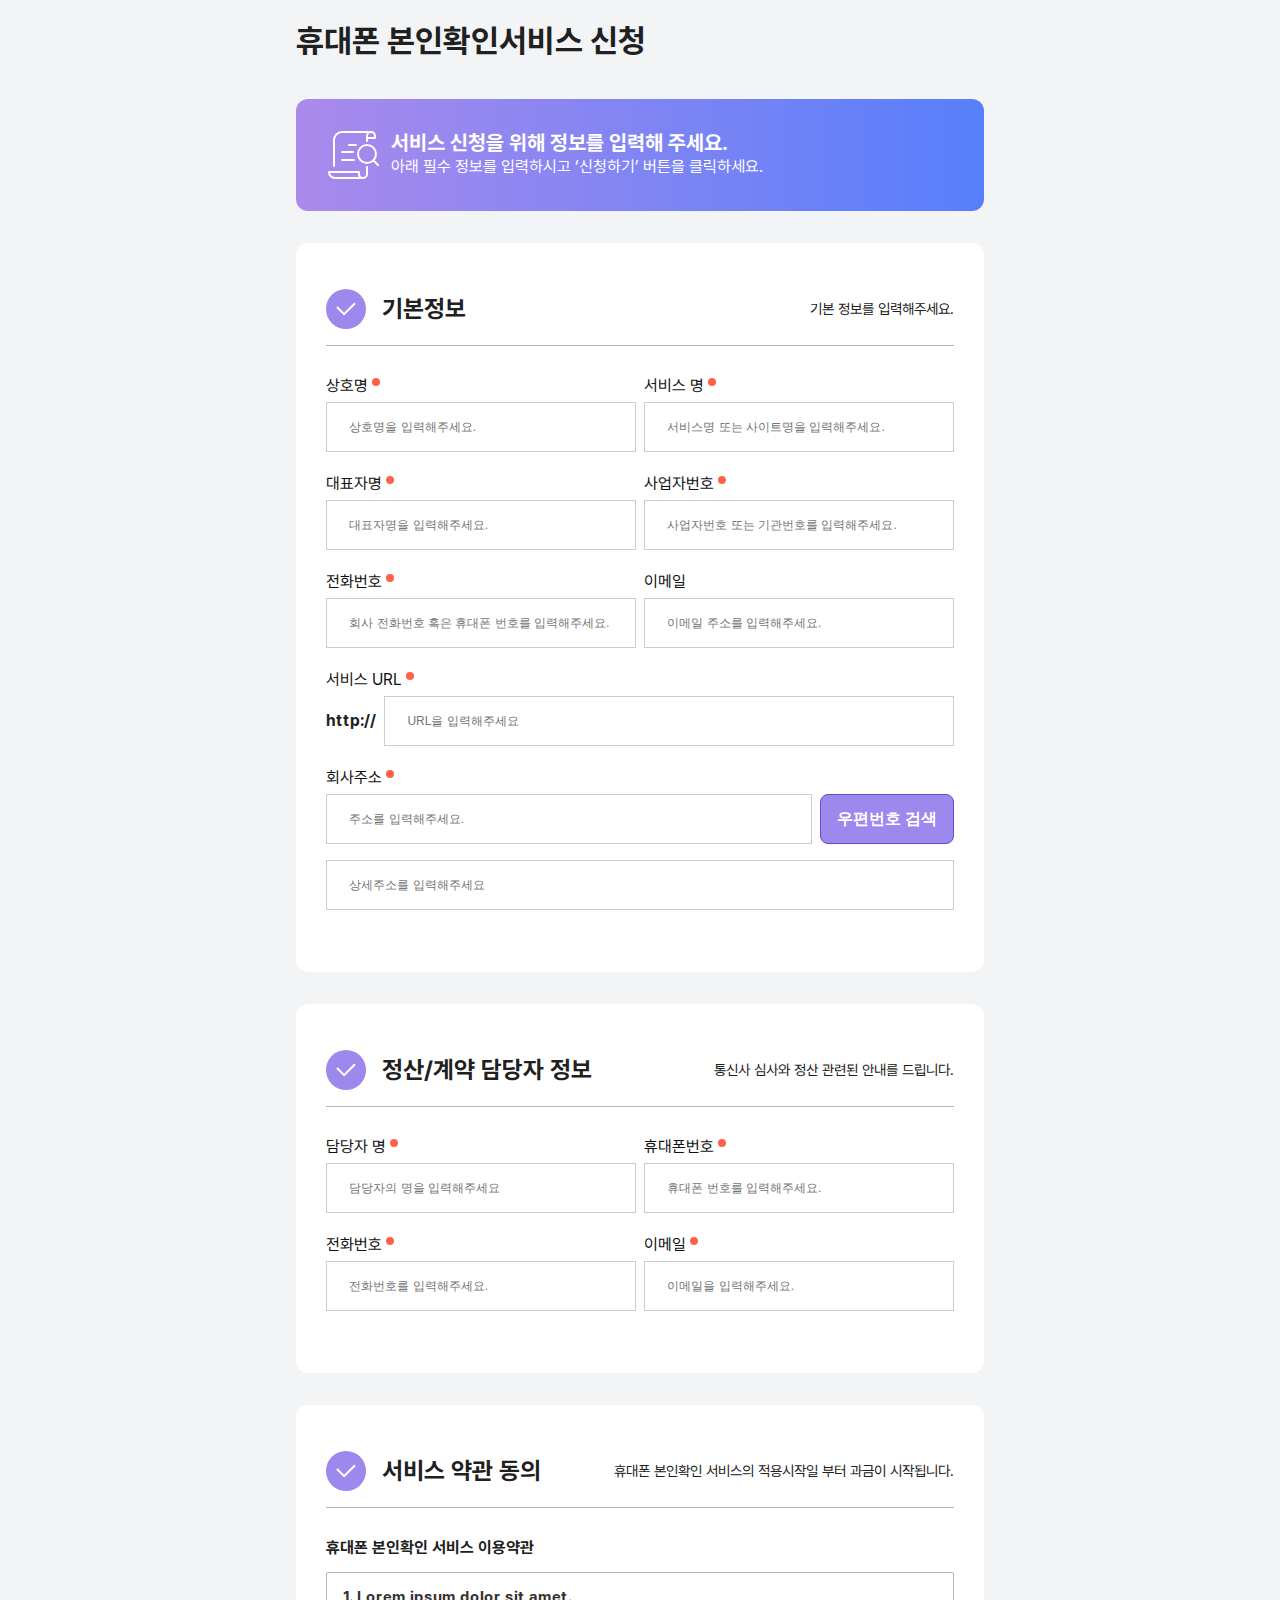
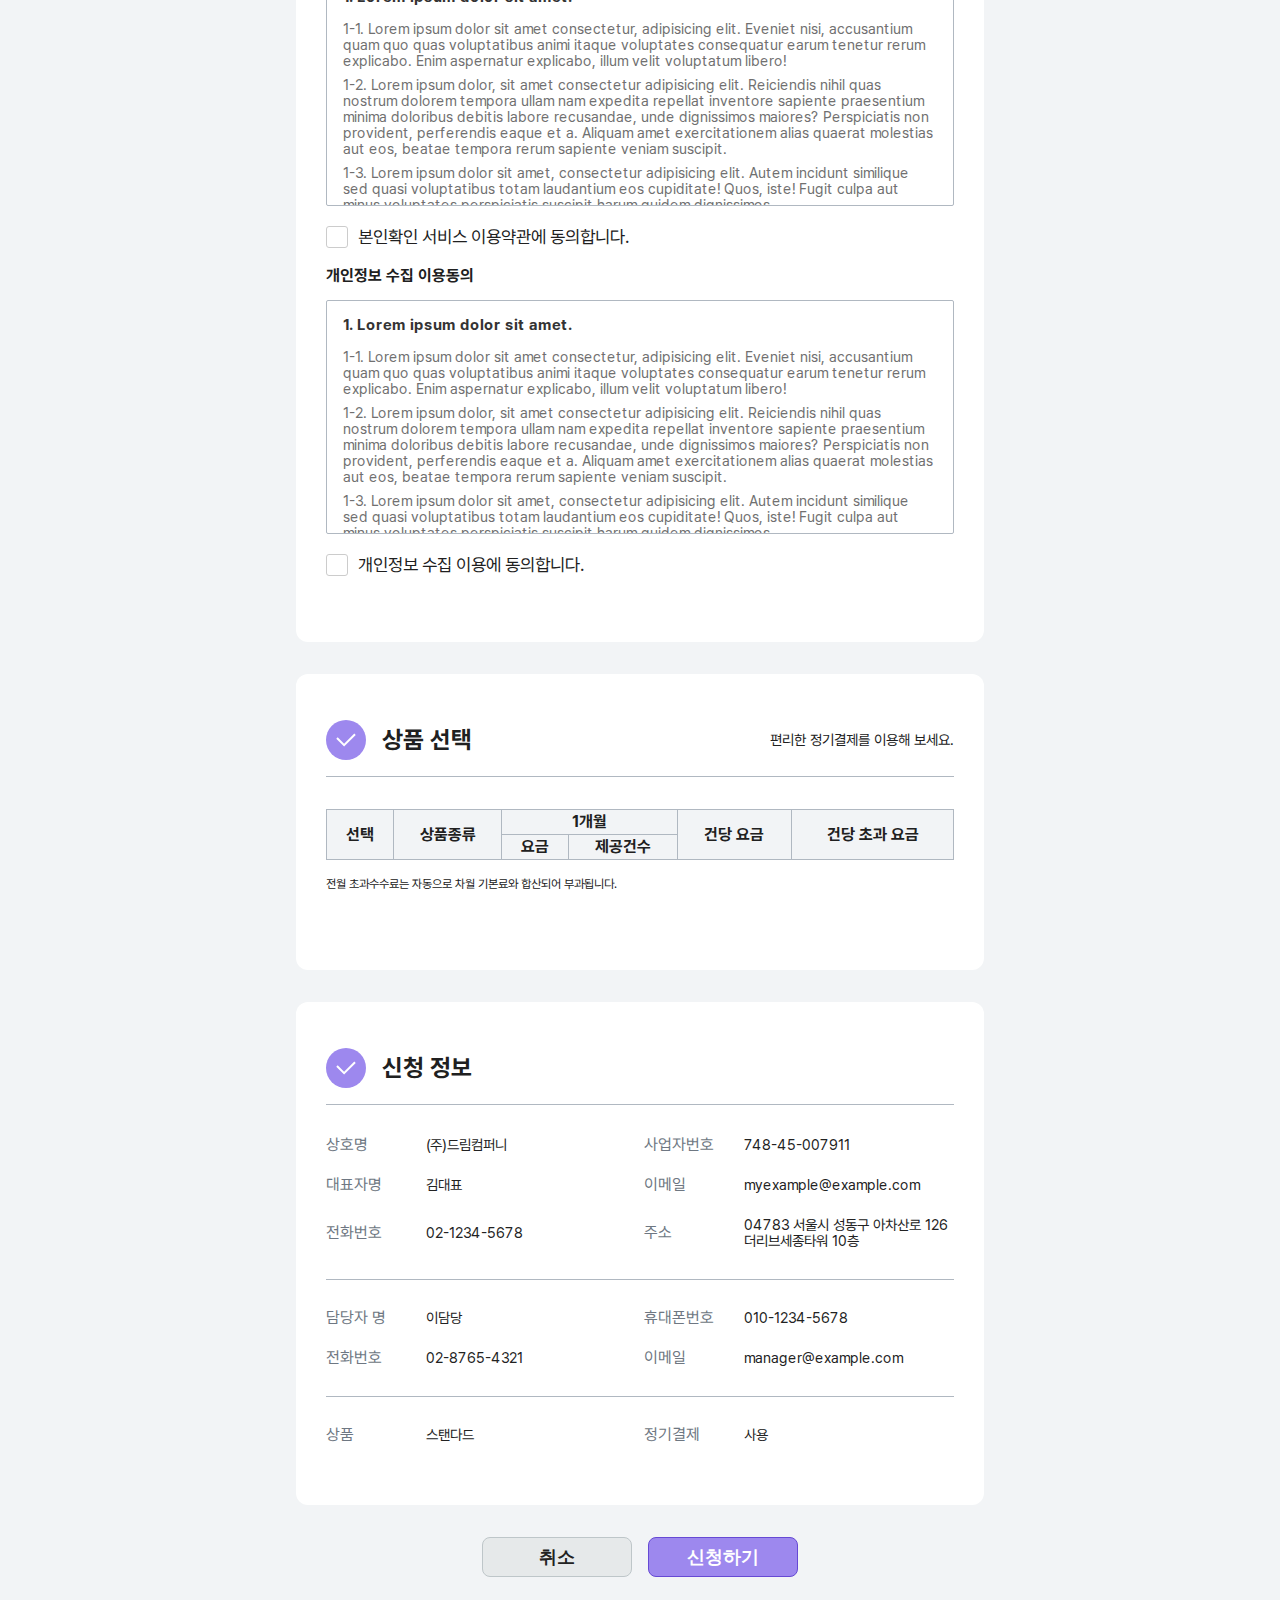
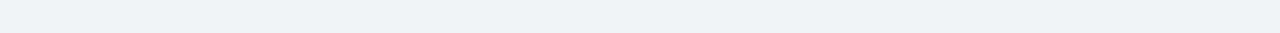
==== src/main/resources/static/agency/procpayment/requestService.html @ 22e21a74 "update" ====
<!DOCTYPE html>
<html lang="ko">
    <head>
        <meta charset="UTF-8" />
        <meta name="viewport" content="width=device-width, initial-scale=1.0" />
        <title>휴대폰 본인확인서비스 신청</title>
        <script src="./asset/js/jquery/jquery-3.6.4.js"></script>
        <script src="./asset/js/jquery/jquery-migrate-3.4.1.min.js"></script>
        <script src="./asset/js/jquery/jquery-ui-1.13.2.min.js"></script>
        <!-- css -->
        <link rel="stylesheet" href="./asset/css/reset.css" />
        <link rel="stylesheet" href="./asset/font/pretendard.css" />
        <link rel="stylesheet" href="./asset/css/jquery-ui-1.13.2.min.css" />
        <link rel="stylesheet" href="./asset/css/common.css" />
        <link rel="stylesheet" href="./asset/css/responsive.css" />
        <style type="text/css">
            .ui-datepicker-trigger {
                display: none;
            }
        </style>
    </head>
    <!-- 1.휴대폰 본인확인 서비스 신청 & 2.서비스 신청정보 확인 -->
    <body>
        <section class="container">
            <!-- page title -->
            <header>
                <h1>휴대폰 본인확인서비스 신청</h1>
                <div class="sub-title-wrap">
                    <svg id="그룹_95" data-name="그룹 95" xmlns="http://www.w3.org/2000/svg" xmlns:xlink="http://www.w3.org/1999/xlink" width="51" height="48" viewBox="0 0 51 48">
                        <defs>
                            <clipPath id="clip-path">
                                <rect id="사각형_41" data-name="사각형 41" width="51" height="48" fill="none" />
                            </clipPath>
                        </defs>
                        <g id="그룹_94" data-name="그룹 94" clip-path="url(#clip-path)">
                            <path id="패스_13" data-name="패스 13" d="M43,1H14A8,8,0,0,0,6,9V35" fill="none" stroke="#fff" stroke-linecap="round" stroke-linejoin="round" stroke-width="2" />
                            <path id="패스_14" data-name="패스 14" d="M39,10V5a4,4,0,0,1,8,0V7H39" fill="none" stroke="#fff" stroke-linecap="round" stroke-linejoin="round" stroke-width="2" />
                            <path
                                id="패스_15"
                                data-name="패스 15"
                                d="M35,47H7a6,6,0,0,1-6-6H31v2a4,4,0,0,0,8,0V36"
                                fill="none"
                                stroke="#fff"
                                stroke-linecap="round"
                                stroke-linejoin="round"
                                stroke-width="2"
                            />
                            <line id="선_20" data-name="선 20" x1="7" transform="translate(21 14)" fill="none" stroke="#fff" stroke-linecap="round" stroke-linejoin="round" stroke-width="2" />
                            <line id="선_21" data-name="선 21" x1="11" transform="translate(14 21)" fill="none" stroke="#fff" stroke-linecap="round" stroke-linejoin="round" stroke-width="2" />
                            <line id="선_22" data-name="선 22" x1="12" transform="translate(14 29)" fill="none" stroke="#fff" stroke-linecap="round" stroke-linejoin="round" stroke-width="2" />
                            <circle id="타원_16" data-name="타원 16" cx="9" cy="9" r="9" transform="translate(30 14)" fill="none" stroke="#fff" stroke-miterlimit="10" stroke-width="2" />
                            <line
                                id="선_23"
                                data-name="선 23"
                                x2="4.636"
                                y2="4.636"
                                transform="translate(45.364 29.364)"
                                fill="none"
                                stroke="#fff"
                                stroke-linecap="round"
                                stroke-miterlimit="10"
                                stroke-width="2"
                            />
                        </g>
                    </svg>
                    <div class="subtitle-box info-form-page active" id="header_subtitle_01">
                        <h2>서비스 신청을 위해 정보를 입력해 주세요.</h2>
                        <p>아래 필수 정보를 입력하시고 ‘신청하기’ 버튼을 클릭하세요.</p>
                    </div>
                    <div class="subtitle-box info-check-page" id="header_subtitle_02">
                        <h2>신청정보를 확인해 주세요.</h2>
                        <p>
                            신청정보를 확인하시고 ‘신청완료’ 버튼을 클릭하세요.<br />
                            정산/계약담당자의 이메일과 휴대폰으로 전자계약 진행을 위한 문서 작성 요청이 발송됩니다.
                        </p>
                    </div>
                </div>
            </header>
            <!-- content -->
            <!-- 기본정보 -->
            <article class="content-wrapper info-form-page active">
                <div class="content-header">
                    <div class="content-title">
                        <svg xmlns="http://www.w3.org/2000/svg" width="40" height="40" viewBox="0 0 40 40">
                            <g id="그룹_41" data-name="그룹 41" transform="translate(-60 -345)">
                                <g id="그룹_35" data-name="그룹 35" transform="translate(60 345)">
                                    <g id="그룹_31" data-name="그룹 31">
                                        <circle id="타원_3" data-name="타원 3" cx="20" cy="20" r="20" fill="#9d88ee" />
                                    </g>
                                    <path id="패스_4" data-name="패스 4" d="M18.056,0,7.849,10.207,1.436,3.795,0,5.23l7.849,7.848L19.492,1.436Z" transform="translate(10.254 13.461)" fill="#fff" />
                                </g>
                            </g>
                        </svg>
                        <h3>기본정보</h3>
                    </div>
                    <p>기본 정보를 입력해주세요.</p>
                </div>
                <div class="content-body">
                    <div class="content-box content-grid">
                        <div class="info-item input-content-wrap">
                            <label class="info-item-label required" for="info_company_name">상호명<span class="required"></span></label>
                            <input
                                class="info-item-input required"
                                type="text"
                                id="info_company_name"
                                name="info_company_name"
                                aria-describedby="info_company_name"
                                placeholder="상호명을 입력해주세요."
                            />
                        </div>
                        <div class="info-item input-content-wrap">
                            <label class="info-item-label required" for="info_bizName">서비스 명<span class="required"></span></label>
                            <input
                                class="info-item-input required"
                                type="text"
                                id="info_bizName"
                                name="info_bizName"
                                aria-describedby="info_bizName"
                                placeholder="서비스명 또는 사이트명을 입력해주세요."
                            />
                        </div>
                        <div class="info-item input-content-wrap">
                            <label class="info-item-label required" for="info_name">대표자명<span class="required"></span></label>
                            <input class="info-item-input required" type="text" id="info_name" name="info_name" aria-describedby="info_name" placeholder="대표자명을 입력해주세요." />
                        </div>
                        <div class="info-item input-content-wrap">
                            <label class="info-item-label required" for="info_bizNum">사업자번호<span class="required"></span></label>
                            <input
                                class="info-item-input required"
                                type="text"
                                id="info_bizNum"
                                name="info_bizNum"
                                aria-describedby="info_bizNum"
                                placeholder="사업자번호 또는 기관번호를 입력해주세요."
                            />
                        </div>
                        <div class="info-item input-content-wrap">
                            <label class="info-item-label required" for="info_number">전화번호<span class="required"></span></label>
                            <input
                                class="info-item-input required"
                                type="text"
                                id="info_number"
                                name="info_number"
                                aria-describedby="info_number"
                                placeholder="회사 전화번호 혹은 휴대폰 번호를 입력해주세요."
                            />
                        </div>
                        <div class="info-item input-content-wrap">
                            <label class="info-item-label" for="info_email">이메일</label>
                            <input class="info-item-input" type="text" id="info_email" name="info_email" aria-describedby="info_email" placeholder="이메일 주소를 입력해주세요." />
                        </div>
                        <div class="info-item input-content-wrap input_service_url">
                            <label class="info-item-label required" for="info_serviceUrl">서비스 URL <span class="required"></span></label>
                            <p>http://</p>
                            <input class="info-item-input required" type="text" id="info_serviceUrl" name="info_serviceUrl" aria-describedby="info_serviceUrl" placeholder="URL을 입력해주세요" />
                        </div>
                        <div class="info-item input-content-wrap input_address">
                            <label class="info-item-label required" for="info_address1">회사주소 <span class="required"></span></label>
                            <input class="info-item-input required" type="text" id="info_address1" name="info_address1" aria-describedby="info_address1" placeholder="주소를 입력해주세요." />
                            <button class="btn_purple">우편번호 검색</button>
                            <label class="info-item-label required sr-only" for="info_address2"></label>
                            <input class="info-item-input required" type="text" id="info_address2" name="info_address2" aria-describedby="info_address2" placeholder="상세주소를 입력해주세요" />
                        </div>
                    </div>
                </div>
            </article>
            <!-- 정산/계약 담당자 정보 -->
            <article class="content-wrapper info-form-page active">
                <div class="content-header">
                    <div class="content-title">
                        <svg xmlns="http://www.w3.org/2000/svg" width="40" height="40" viewBox="0 0 40 40">
                            <g id="그룹_41" data-name="그룹 41" transform="translate(-60 -345)">
                                <g id="그룹_35" data-name="그룹 35" transform="translate(60 345)">
                                    <g id="그룹_31" data-name="그룹 31">
                                        <circle id="타원_3" data-name="타원 3" cx="20" cy="20" r="20" fill="#9d88ee" />
                                    </g>
                                    <path id="패스_4" data-name="패스 4" d="M18.056,0,7.849,10.207,1.436,3.795,0,5.23l7.849,7.848L19.492,1.436Z" transform="translate(10.254 13.461)" fill="#fff" />
                                </g>
                            </g>
                        </svg>
                        <h3>정산/계약 담당자 정보</h3>
                    </div>
                    <p>통신사 심사와 정산 관련된 안내를 드립니다.</p>
                </div>
                <div class="content-body">
                    <div class="content-box content-grid">
                        <div class="info-item input-content-wrap">
                            <label class="info-item-label required" for="manager_name">담당자 명<span class="required"></span></label>
                            <input class="info-item-input required" type="text" id="manager_name" name="manager_name" aria-describedby="manager_name" placeholder="담당자의 명을 입력해주세요" />
                        </div>
                        <div class="info-item input-content-wrap">
                            <label class="info-item-label required" for="manager_phone">휴대폰번호<span class="required"></span></label>
                            <input class="info-item-input required" type="text" id="manager_phone" name="manager_phone" aria-describedby="manager_phone" placeholder="휴대폰 번호를 입력해주세요." />
                        </div>
                        <div class="info-item input-content-wrap">
                            <label class="info-item-label required" for="manager_tel">전화번호<span class="required"></span></label>
                            <input class="info-item-input required" type="text" id="manager_tel" name="manager_tel" aria-describedby="manager_tel" placeholder="전화번호를 입력해주세요." />
                        </div>
                        <div class="info-item input-content-wrap">
                            <label class="info-item-label required" for="manager_email">이메일<span class="required"></span></label>
                            <input class="info-item-input required" type="text" id="manager_email" name="manager_email" aria-describedby="manager_email" placeholder="이메일을 입력해주세요." />
                        </div>
                    </div>
                </div>
            </article>
            <!-- 서비스 약관 동의 -->
            <article class="content-wrapper info-form-page active">
                <div class="content-header">
                    <div class="content-title">
                        <svg xmlns="http://www.w3.org/2000/svg" width="40" height="40" viewBox="0 0 40 40">
                            <g id="그룹_41" data-name="그룹 41" transform="translate(-60 -345)">
                                <g id="그룹_35" data-name="그룹 35" transform="translate(60 345)">
                                    <g id="그룹_31" data-name="그룹 31">
                                        <circle id="타원_3" data-name="타원 3" cx="20" cy="20" r="20" fill="#9d88ee" />
                                    </g>
                                    <path id="패스_4" data-name="패스 4" d="M18.056,0,7.849,10.207,1.436,3.795,0,5.23l7.849,7.848L19.492,1.436Z" transform="translate(10.254 13.461)" fill="#fff" />
                                </g>
                            </g>
                        </svg>
                        <h3>서비스 약관 동의</h3>
                    </div>
                    <p>휴대폰 본인확인 서비스의 적용시작일 부터 과금이 시작됩니다.</p>
                </div>
                <div class="content-body">
                    <div class="content-agree content-flex">
                        <h4 class="term-title">휴대폰 본인확인 서비스 이용약관</h4>
                        <div class="term-wrapper">
                            <h5>1. Lorem ipsum dolor sit amet.</h5>
                            <p>
                                1-1. Lorem ipsum dolor sit amet consectetur, adipisicing elit. Eveniet nisi, accusantium quam quo quas voluptatibus animi itaque voluptates consequatur earum tenetur
                                rerum explicabo. Enim aspernatur explicabo, illum velit voluptatum libero!
                            </p>
                            <p>
                                1-2. Lorem ipsum dolor, sit amet consectetur adipisicing elit. Reiciendis nihil quas nostrum dolorem tempora ullam nam expedita repellat inventore sapiente praesentium
                                minima doloribus debitis labore recusandae, unde dignissimos maiores? Perspiciatis non provident, perferendis eaque et a. Aliquam amet exercitationem alias quaerat
                                molestias aut eos, beatae tempora rerum sapiente veniam suscipit.
                            </p>
                            <p>
                                1-3. Lorem ipsum dolor sit amet, consectetur adipisicing elit. Autem incidunt similique sed quasi voluptatibus totam laudantium eos cupiditate! Quos, iste! Fugit culpa
                                aut minus voluptates perspiciatis suscipit harum quidem dignissimos.
                            </p>
                            <p>
                                1-4. Lorem ipsum dolor sit, amet consectetur adipisicing elit. Doloribus nam quos voluptatum veritatis explicabo quasi ipsa, enim, rerum quidem fugit consequatur quo
                                dicta. Dicta beatae, reprehenderit veritatis expedita et iusto ducimus odit numquam sint provident quae! Accusamus doloribus iure nulla nostrum velit vel dolorum natus
                                cupiditate dicta iste. Facere, possimus.
                            </p>
                            <h5>2. Lorem ipsum dolor sit amet.</h5>
                            <p>
                                2-1. Lorem ipsum dolor sit amet consectetur, adipisicing elit. Eveniet nisi, accusantium quam quo quas voluptatibus animi itaque voluptates consequatur earum tenetur
                                rerum explicabo. Enim aspernatur explicabo, illum velit voluptatum libero!
                            </p>
                            <p>
                                2-2. Lorem ipsum dolor, sit amet consectetur adipisicing elit. Reiciendis nihil quas nostrum dolorem tempora ullam nam expedita repellat inventore sapiente praesentium
                                minima doloribus debitis labore recusandae, unde dignissimos maiores? Perspiciatis non provident, perferendis eaque et a. Aliquam amet exercitationem alias quaerat
                                molestias aut eos, beatae tempora rerum sapiente veniam suscipit.
                            </p>
                            <p>
                                2-3. Lorem ipsum dolor sit amet, consectetur adipisicing elit. Autem incidunt similique sed quasi voluptatibus totam laudantium eos cupiditate! Quos, iste! Fugit culpa
                                aut minus voluptates perspiciatis suscipit harum quidem dignissimos.
                            </p>
                            <p>
                                2-4. Lorem ipsum dolor sit, amet consectetur adipisicing elit. Doloribus nam quos voluptatum veritatis explicabo quasi ipsa, enim, rerum quidem fugit consequatur quo
                                dicta. Dicta beatae, reprehenderit veritatis expedita et iusto ducimus odit numquam sint provident quae! Accusamus doloribus iure nulla nostrum velit vel dolorum natus
                                cupiditate dicta iste. Facere, possimus.
                            </p>
                        </div>
                        <div class="term-agree-checkbox">
                            <input type="checkbox" name="agree" id="agree_service" />
                            <label for="agree_service">본인확인 서비스 이용약관에 동의합니다.</label>
                        </div>
                        <h4 class="term-title">개인정보 수집 이용동의</h4>
                        <div class="term-wrapper">
                            <h5>1. Lorem ipsum dolor sit amet.</h5>
                            <p>
                                1-1. Lorem ipsum dolor sit amet consectetur, adipisicing elit. Eveniet nisi, accusantium quam quo quas voluptatibus animi itaque voluptates consequatur earum tenetur
                                rerum explicabo. Enim aspernatur explicabo, illum velit voluptatum libero!
                            </p>
                            <p>
                                1-2. Lorem ipsum dolor, sit amet consectetur adipisicing elit. Reiciendis nihil quas nostrum dolorem tempora ullam nam expedita repellat inventore sapiente praesentium
                                minima doloribus debitis labore recusandae, unde dignissimos maiores? Perspiciatis non provident, perferendis eaque et a. Aliquam amet exercitationem alias quaerat
                                molestias aut eos, beatae tempora rerum sapiente veniam suscipit.
                            </p>
                            <p>
                                1-3. Lorem ipsum dolor sit amet, consectetur adipisicing elit. Autem incidunt similique sed quasi voluptatibus totam laudantium eos cupiditate! Quos, iste! Fugit culpa
                                aut minus voluptates perspiciatis suscipit harum quidem dignissimos.
                            </p>
                            <p>
                                1-4. Lorem ipsum dolor sit, amet consectetur adipisicing elit. Doloribus nam quos voluptatum veritatis explicabo quasi ipsa, enim, rerum quidem fugit consequatur quo
                                dicta. Dicta beatae, reprehenderit veritatis expedita et iusto ducimus odit numquam sint provident quae! Accusamus doloribus iure nulla nostrum velit vel dolorum natus
                                cupiditate dicta iste. Facere, possimus.
                            </p>
                        </div>
                        <div class="term-agree-checkbox">
                            <input type="checkbox" name="agree" id="agree_privacy" />
                            <label for="agree_privacy">개인정보 수집 이용에 동의합니다.</label>
                        </div>
                    </div>
                </div>
            </article>
            <!-- 상품선택 -->
            <article class="content-wrapper info-form-page active">
                <div class="content-header">
                    <div class="content-title">
                        <svg xmlns="http://www.w3.org/2000/svg" width="40" height="40" viewBox="0 0 40 40">
                            <g id="그룹_41" data-name="그룹 41" transform="translate(-60 -345)">
                                <g id="그룹_35" data-name="그룹 35" transform="translate(60 345)">
                                    <g id="그룹_31" data-name="그룹 31">
                                        <circle id="타원_3" data-name="타원 3" cx="20" cy="20" r="20" fill="#9d88ee" />
                                    </g>
                                    <path id="패스_4" data-name="패스 4" d="M18.056,0,7.849,10.207,1.436,3.795,0,5.23l7.849,7.848L19.492,1.436Z" transform="translate(10.254 13.461)" fill="#fff" />
                                </g>
                            </g>
                        </svg>
                        <h3>상품 선택</h3>
                    </div>
                    <p>편리한 정기결제를 이용해 보세요.</p>
                </div>
                <div class="content-body">
                    <div class="table_wrapper">
                        <table class="product_table">
                            <thead>
                                <tr>
                                    <th rowspan="2">선택</th>
                                    <th rowspan="2">상품종류</th>
                                    <th colspan="2">1개월</th>
                                    <th rowspan="2">건당 요금</th>
                                    <th rowspan="2">건당 초과 요금</th>
                                </tr>
                                <tr>
                                    <th>요금</th>
                                    <th>제공건수</th>
                                </tr>
                            </thead>
                            <tbody class="product_list"></tbody>
                        </table>
                    </div>
                    <div class="product_bottom_text">
                        <p>전월 초과수수료는 자동으로 차월 기본료와 합산되어 부과됩니다.</p>
                    </div>
                </div>
            </article>
            <!-- 신청 정보확인 -->
            <article id="info_check_form " class="content-wrapper info-check-page active">
                <div class="content-header">
                    <div class="content-title">
                        <svg xmlns="http://www.w3.org/2000/svg" width="40" height="40" viewBox="0 0 40 40">
                            <g id="그룹_41" data-name="그룹 41" transform="translate(-60 -345)">
                                <g id="그룹_35" data-name="그룹 35" transform="translate(60 345)">
                                    <g id="그룹_31" data-name="그룹 31">
                                        <circle id="타원_3" data-name="타원 3" cx="20" cy="20" r="20" fill="#9d88ee" />
                                    </g>
                                    <path id="패스_4" data-name="패스 4" d="M18.056,0,7.849,10.207,1.436,3.795,0,5.23l7.849,7.848L19.492,1.436Z" transform="translate(10.254 13.461)" fill="#fff" />
                                </g>
                            </g>
                        </svg>
                        <h3>신청 정보</h3>
                    </div>
                    <p></p>
                </div>
                <div class="content-body">
                    <div class="content-box content-grid">
                        <div class="info-item">
                            <p class="info-item-label">상호명</p>
                            <p id="confirm_info_company_name" class="info-item-text">(주)드림컴퍼니</p>
                        </div>
                        <div class="info-item">
                            <p class="info-item-label">사업자번호</p>
                            <p id="confirm_info_biz_num" class="info-item-text">748-45-007911</p>
                        </div>
                        <div class="info-item">
                            <p class="info-item-label">대표자명</p>
                            <p id="confirm_info_name" class="info-item-text">김대표</p>
                        </div>
                        <div class="info-item">
                            <p class="info-item-label">이메일</p>
                            <p id="confirm_info_email" class="info-item-text">myexample@example.com</p>
                        </div>
                        <div class="info-item">
                            <p class="info-item-label">전화번호</p>
                            <p id="confirm_info_number" class="info-item-text">02-1234-5678</p>
                        </div>
                        <div class="info-item">
                            <p class="info-item-label">주소</p>
                            <p id="confirm_info_address" class="info-item-text">04783 서울시 성동구 아차산로 126 더리브세종타워 10층</p>
                        </div>
                        <hr />
                        <div class="info-item">
                            <p class="info-item-label">담당자 명</p>
                            <p id="confirm_manager_name" class="info-item-text">이담당</p>
                        </div>
                        <div class="info-item">
                            <p class="info-item-label">휴대폰번호</p>
                            <p id="confirm_manager_phone" class="info-item-text">010-1234-5678</p>
                        </div>
                        <div class="info-item">
                            <p class="info-item-label">전화번호</p>
                            <p id="confirm_manager_tel" class="info-item-text">02-8765-4321</p>
                        </div>
                        <div class="info-item">
                            <p class="info-item-label">이메일</p>
                            <p id="confirm_manager_email" class="info-item-text">manager@example.com</p>
                        </div>
                        <hr />
                        <div class="info-item">
                            <p class="info-item-label">상품</p>
                            <p id="confirm_product_name" class="info-item-text">스탠다드</p>
                        </div>
                        <div class="info-item">
                            <p class="info-item-label">정기결제</p>
                            <p id="confirm_product_autopay" class="info-item-text">사용</p>
                        </div>
                    </div>
                </div>
            </article>
            <!-- btn_row -->
            <footer class="info-form-page active">
                <button class="btn_gray">취소</button>
                <button class="btn_purple" onclick="requestServiceBtn()">신청하기</button>
            </footer>
            <footer class="info-check-page">
                <button class="btn_gray" onclick="moveInfoCheckpage(false)">취소</button>
                <button class="btn_purple" onclick="window.location.href='thankyouRequestService.html'">신청완료</button>
            </footer>
        </section>

        <!-- popup -->
        <section class="popup_overlay">
            <article id="popup_alert" class="popup_wrap">
                <div class="popup_header"></div>
                <div class="popup_main">
                    <svg xmlns="http://www.w3.org/2000/svg" xmlns:xlink="http://www.w3.org/1999/xlink" width="50" height="50" viewBox="0 0 50 50">
                        <defs>
                            <clipPath id="clip-path">
                                <rect id="사각형_28" data-name="사각형 28" width="50" height="50" fill="none" />
                            </clipPath>
                            <linearGradient id="linear-gradient" x2="1" y2="1" gradientUnits="objectBoundingBox">
                                <stop offset="0" stop-color="#a88aec" />
                                <stop offset="1" stop-color="#577ffb" />
                            </linearGradient>
                        </defs>
                        <g id="그룹_64" data-name="그룹 64" transform="translate(0 0)">
                            <g id="그룹_63" data-name="그룹 63" transform="translate(0 0)" clip-path="url(#clip-path)">
                                <path
                                    id="패스_6"
                                    data-name="패스 6"
                                    d="M25,0A25,25,0,1,0,50,25,25,25,0,0,0,25,0m.993,35.821H24.005V33.831h1.989Zm0-4.406H24.005V14.181h1.989Z"
                                    transform="translate(0 0)"
                                    fill="url(#linear-gradient)"
                                />
                            </g>
                        </g>
                    </svg>
                    <p class="popup_main_text">팝업 메인텍스트 영역입니다.</p>
                    <p class="popup_sub_text">팝업 서브텍스트 영역입니다.</p>
                </div>
                <div class="popup_footer">
                    <button class="popup_btn" onclick="popupClose(3)">발급 취소하기</button>
                </div>
            </article>
        </section>

        <!-- js -->
        <script src="./asset/js/dummyData1.js"></script>
        <script src="./asset/js/setUi.js"></script>
        <script src="./asset/js/common.js"></script>
        <script src="./asset/js/datepicker.js"></script>
        <script src="./asset/js/popup.js"></script>
        <script>
            var contentBoxList;
            window.onload = function () {
                contentBoxList = document.querySelectorAll(".content-box");
                responsiveLayout();
                requestServiceInputInit();
            };
        </script>
    </body>
</html>
---- src/main/resources/static/agency/procpayment/asset/font/pretendard.css ----
/*
Copyright (c) 2021 Kil Hyung-jin, with Reserved Font Name Pretendard.
https://github.com/orioncactus/pretendard

This Font Software is licensed under the SIL Open Font License, Version 1.1.
This license is copied below, and is also available with a FAQ at:
http://scripts.sil.org/OFL
*/

@font-face {
	font-family: 'Pretendard';
	font-weight: 900;
	font-display: swap;
	src: local('Pretendard Black'), url('woff2/Pretendard-Black.woff2') format('woff2'), url('woff/Pretendard-Black.woff') format('woff');
}

@font-face {
	font-family: 'Pretendard';
	font-weight: 800;
	font-display: swap;
	src: local('Pretendard ExtraBold'), url('woff2/Pretendard-ExtraBold.woff2') format('woff2'), url('woff/Pretendard-ExtraBold.woff') format('woff');
}

@font-face {
	font-family: 'Pretendard';
	font-weight: 700;
	font-display: swap;
	src: local('Pretendard Bold'), url('woff2/Pretendard-Bold.woff2') format('woff2'), url('woff/Pretendard-Bold.woff') format('woff');
}

@font-face {
	font-family: 'Pretendard';
	font-weight: 600;
	font-display: swap;
	src: local('Pretendard SemiBold'), url('woff2/Pretendard-SemiBold.woff2') format('woff2'), url('woff/Pretendard-SemiBold.woff') format('woff');
}

@font-face {
	font-family: 'Pretendard';
	font-weight: 500;
	font-display: swap;
	src: local('Pretendard Medium'), url('woff2/Pretendard-Medium.woff2') format('woff2'), url('woff/Pretendard-Medium.woff') format('woff');
}

@font-face {
	font-family: 'Pretendard';
	font-weight: 400;
	font-display: swap;
	src: local('Pretendard Regular'), url('woff2/Pretendard-Regular.woff2') format('woff2'), url('woff/Pretendard-Regular.woff') format('woff');
}

@font-face {
	font-family: 'Pretendard';
	font-weight: 300;
	font-display: swap;
	src: local('Pretendard Light'), url('woff2/Pretendard-Light.woff2') format('woff2'), url('woff/Pretendard-Light.woff') format('woff');
}

@font-face {
	font-family: 'Pretendard';
	font-weight: 200;
	font-display: swap;
	src: local('Pretendard ExtraLight'), url('woff2/Pretendard-ExtraLight.woff2') format('woff2'), url('woff/Pretendard-ExtraLight.woff') format('woff');
}

@font-face {
	font-family: 'Pretendard';
	font-weight: 100;
	font-display: swap;
	src: local('Pretendard Thin'), url('woff2/Pretendard-Thin.woff2') format('woff2'), url('woff/Pretendard-Thin.woff') format('woff');
}
---- src/main/resources/static/agency/procpayment/asset/css/common.css ----
body {
    background-color: #f2f4f6;
}
.container {
    /* border: 1px solid black; */
    width: 100%;
    max-width: 720px;
    margin: 0 auto;
    padding: 24px 16px;
    box-sizing: border-box;
}
/* 공통적으로 사용하는 느낌의 아이들 */
/* 버튼 */
.btn_purple,
.btn_gray {
    width: 150px;
    height: 40px;
    font-size: 1.1rem;
    font-weight: bold;
    border-radius: 8px;
    cursor: pointer;
}
.btn_purple {
    border: 1px solid #6649d4;
    background-color: #9d88ee;
    color: #fff;
}
.btn_gray {
    border: 1px solid #bec6c9;
    background-color: #e6e9ea;
    color: #222;
}
.info-form-page {
    display: none;
}
.info-form-page.active {
    display: block;
}
.info-check-page {
    display: none;
}
.info-check-page.active {
    display: block;
}
/* ------------------------------ */
/* 헤더 영역 */
.container header {
    /* border: 1px solid black; */
    display: flex;
    gap: 1rem;
    flex-direction: column;
    align-items: center;
}
.container header svg {
    /* margin: 0 auto; */
    text-align: center;
    display: block;
}
.container header h1 {
    /* border: 1px solid black; */
    font-size: 2rem;
    line-height: 2.2rem;
    margin-bottom: 1.5rem;
    width: 100%;
}
.container header h1.title-center {
    text-align: center;
}
.sub-title-wrap {
    /* border: 1px solid black; */
    width: 100%;
    box-sizing: border-box;
    background: linear-gradient(to left, #577ffb, #aa8aec);
    display: flex;
    /* justify-content: center; */
    align-items: center;
    gap: 12px;
    padding: 2rem;
    border-radius: 12px;
    color: #fff;
}
.subtitle-box {
    display: flex;
    flex-direction: column;
    gap: 8px;
}
.subtitle-box h2 {
    font-size: 1.3rem;
}
.subtitle-box p {
    font-size: 1rem;
}
.info-form-page.subtitle-box,
.info-check-page.subtitle-box {
    display: none;
}
.info-form-page.active.subtitle-box,
.info-check-page.active.subtitle-box {
    display: flex;
}
/* 메인컨텐츠 영역 */
.content-wrapper {
    background-color: #fff;
    margin-top: 32px;
    border-radius: 12px;
    padding: 30px;
}
.content-wrapper.disabled {
    display: none;
}
#info_check_form {
    display: none;
}
#info_check_form.active {
    display: block;
}
/* @@ 헤더 */
.content-header {
    display: flex;
    justify-content: space-between;
    align-items: center;
    border-bottom: 1px solid #b0b8c1;
    padding: 1rem 0;
}
.content-header .content-title {
    display: flex;
    align-items: center;
    gap: 16px;
}
.content-header .content-title svg {
    width: 40px;
    height: 40px;
}
.content-header .content-title h3 {
    font-size: 1.5rem;
}
.content-header p {
    font-size: 0.9rem;
}
.content-box hr {
    width: 100%;
    height: 1px;
    grid-column: 1/3;
    border: 0;
    background-color: #b0b8c1;
}
/* @@ 바디 */
.content-body {
    padding: 2rem 0;
}
.content-box,
.content-agree {
    width: 100%;
    box-sizing: border-box;
    background-color: #fff;
}
/* .content-wrapper > div:nth-of-type(2):not(:last-child) {
    border-bottom: 1px solid #b0b8c1;
} */
.content-grid {
    display: grid;
    grid-template-columns: 1fr 1fr;
    column-gap: 0.5rem;
    row-gap: 1.5rem;
}
.content-flex {
    display: flex;
    flex-direction: column;
    gap: 1rem;
}
.info-item {
    display: flex;
    /* border: 1px solid black; */
    /* min-height: 40px; */
}
.info-item.info-item-100w {
    grid-column: 1/3;
}
.info-item .info-item-label {
    /* border: 1px solid teal; */
    width: 100px;
    font-size: 1rem;
    line-height: 100%;
    display: flex;
    align-items: center;
    color: #6e7782;
    word-break: keep-all;
}
.info-item .info-item-text {
    flex: 1;
    font-size: 0.9rem;
    display: flex;
    align-items: center;
    color: #222222;
    word-break: keep-all;
}
.info-item.input-content-wrap {
    flex-direction: column;
    gap: 0.5rem;
}
.info-item.input-content-wrap.calendar {
    position: relative;
}
.info-item.input-content-wrap .info-item-label {
    width: 100%;
    color: #111;
    position: relative;
}
.sr-only {
    position: absolute;
    width: 1px;
    height: 1px;
    padding: 0;
    margin: -1px;
    overflow: hidden;
    clip-path: inset(50%);
    border: 0;
    clip: rect(0 0 0 0);
}
.info-item.input-content-wrap .info-item-label .required {
    /* position: absolute;
    top: 0;
    right: 0; */
    line-height: 100%;
    width: 8px;
    height: 8px;
    border-radius: 50%;
    background-color: tomato;
    margin: 0 0 auto 4px;
}
.info-item.input-content-wrap .info-item-input {
    border: 1px solid #ccc;
    padding: 1rem 1.4rem;
    outline: none;
    caret-color: #c7baf6;
}
.info-item.input-content-wrap .info-item-input:focus {
    border: 1px solid #c7baf6;
}
.info-item.input-content-wrap .info-item-input:invalid {
    border: 1px solid red;
}
.info-item .info-item-label.invalid {
    color: red;
}
.info-item .info-item-input.invalid {
    border: 1px solid red;
}
.info-item.input-content-wrap.calendar::before {
    content: "";
    position: absolute;
    right: 10px;
    bottom: 14px;
    width: 24px;
    height: 24px;
    background-image: url("../img/icon/icon_calendar.png");
    background-position: center;
    background-repeat: no-repeat;
    background-size: cover;
}
.info-item.input-content-wrap.input_service_url,
.info-item.input-content-wrap.input_address {
    grid-column: 1/3;
    flex-direction: row;
    flex-wrap: wrap;
}
.info-item.input-content-wrap.input_service_url p {
    line-height: 50px;
    font-size: 1rem;
    font-weight: bold;
}
.info-item.input-content-wrap.input_service_url .info-item-input {
    flex: 1;
    min-width: 0;
}
.info-item.input-content-wrap.input_address input {
    flex: 1;
    min-width: 0;
}
.info-item.input-content-wrap.input_address input:last-child {
    width: 100%;
    flex: auto;
}
.info-item.input-content-wrap.input_address button {
    width: auto;
    height: 50px;
    padding: 0 1rem;
}
.info-item button {
    width: 120px;
    font-size: 1rem;
}
.info-item-howtopay {
    display: flex;
    align-items: center;
    gap: 16px;
}
.info-item-howtopay label {
    display: flex;
    gap: 8px;
    font-size: 1rem;
    cursor: pointer;
}
.information-text-box {
    background-color: #f2f4f6;
    grid-column: 1/3;
    padding: 1rem;
    border-radius: 1rem;
}
.content-process {
    width: 100%;
    box-sizing: border-box;
    padding: 0 0 2rem 0;
    background-color: #fff;
}
.content-process .process-title {
    font-size: 1rem;
    color: #9d88ee;
    margin-bottom: 1rem;
    margin-top: 1rem;
}
.content-process .process-text {
}
.content-agree .term-title {
    font-size: 1rem;
}
.content-agree .term-wrapper {
    border: 1px solid #b0b8c1;
    border-radius: 2px;
    font-size: 0.9rem;
    padding: 1rem;
    height: 200px;
    overflow-x: hidden;
    overflow-y: scroll;
}
.content-agree .term-wrapper h5 {
    margin: 0 0 1rem;
    font-size: 0.95rem;
    color: #333;
}
.content-agree .term-wrapper h5:not(:first-child) {
    margin: 1.5rem 0 1rem;
}
.content-agree .term-wrapper p {
    margin: 0 0 0.5rem;
    color: #707070;
}
.term-agree-checkbox {
    display: flex;
    align-items: center;
    height: 30px;
}
.term-agree-checkbox input {
    width: 0;
    left: 0;
    opacity: 0;
}
.term-agree-checkbox label {
    font-size: 1.1rem;
    cursor: pointer;
    padding-left: 32px;
    position: relative;
}
.term-agree-checkbox input:focus + label::before {
    outline: 2px solid #6649d4;
}
.term-agree-checkbox input + label::before {
    content: "";
    position: absolute;
    left: 0;
    top: 50%;
    transform: translateY(-50%);
    width: 20px;
    height: 20px;
    border: 1px solid #ccc;
    background-color: #fff;
    border-radius: 3px;
    color: #fff;
}

.term-agree-checkbox input:checked + label::before {
    content: "\2713";
    background-color: #9d88ee;
    border: 1px solid #6649d4;
    display: flex;
    justify-content: center;
    align-items: center;
}

/* .term-agree-checkbox input:checked + label::after {
    content: "\2713";
    color: white;
    font-size: 16px;
    display: block;
    position: absolute;
    background-color: transparent;
    border: 1px solid black;
    top: 50%;
    left: 0;
    transform: translateY(-50%);
} */
/* @@ 푸터 */
.content-footer {
    width: 100%;
    box-sizing: border-box;
    padding: 2rem 0;
    background-color: #fff;
}
.content-footer .content-title {
    padding: 1rem 0;
}
.content-footer .content-title svg {
    width: 40px;
    height: 40px;
}
.content-footer .content-title h3 {
    font-size: 1.5rem;
}
/* 푸터 영역 */
.container footer {
    display: flex;
    justify-content: center;
    align-items: center;
    padding: 32px 0;
    gap: 16px;
}
.container footer.info-form-page {
    display: none;
}
.container footer.info-form-page.active {
    display: flex;
}
.container footer.info-check-page {
    display: none;
}
.container footer.info-check-page.active {
    display: flex;
}
/* 팝업 */
.stop-scrolling {
    height: 100%;
    overflow: hidden;
}
.popup_overlay {
    display: none;
    position: fixed;
    top: 0;
    left: 0;
    width: 100vw;
    height: 100vh;
    z-index: 1000;
    background-color: rgba(0, 0, 0, 0.3);
}
.popup_overlay.active {
    display: flex;
    justify-content: center;
    align-items: center;
}
.popup_wrap {
    position: relative;
    display: none;
    flex-direction: column;
    justify-content: flex-start;
    height: fit-content;
    width: 100%;
    max-width: 500px;
    border-radius: 8px;
    background-color: #fff;
    gap: 16px;
    box-shadow: 0 2px 6px rgba(0, 0, 0, 0.3);
}
.popup_wrap.active {
    display: flex;
}
.popup_wrap .popup_header {
    /* height: 50px; */
    padding: 0 24px;
}
.popup_wrap .popup_main {
    min-height: 200px;
    display: flex;
    justify-content: center;
    align-items: center;
    flex-direction: column;
    gap: 1rem;
    padding: 1rem;
}
.popup_wrap .popup_main p {
    font-size: 1rem;
    text-align: center;
    word-break: keep-all;
}
.popup_wrap .popup_main .popup_sub_text {
    font-size: 0.9rem;
    text-align: center;
}

.popup_wrap .popup_footer {
    height: 50px;
    display: flex;
    justify-content: center;
    align-items: center;
}

.popup_wrap .popup_footer button {
    width: 100%;
    height: 100%;
    background-color: #9d88ee;
    color: #fff;
    font-size: 1.1rem;
    cursor: pointer;
}
.modal_wrap {
    /* border: 1px solid tomato; */
    display: none;
    width: 100%;
    max-width: 720px;
    padding: 24px 16px;
    box-sizing: border-box;
}
.modal_wrap.active {
    display: block;
}
.modal_header {
    background-color: #fff;
    padding: 30px 30px 0;
    border-radius: 12px 12px 0 0;
}
.modal_header h4 {
    font-size: 1.5rem;
    line-height: 1.5rem;
    padding-bottom: 16px;
}
.modal_header hr {
    background-color: #fff;
    margin: 0;
}
.modal_body {
    background-color: #fff;
    padding: 30px;
}
.modal_text {
    display: flex;
    justify-content: space-between;
    align-items: flex-end;
    padding: 0 0 1rem;
}
.modal_text h5 {
    font-size: 1.2rem;
}
.modal_text p {
    flex: 1;
    padding: 0 8px;
    color: #6649d4;
}
.modal_text strong {
}
.product_table {
    border: 1px solid #b0b8c1;
    border-collapse: collapse;
    width: 100%;
}
.product_table caption {
    caption-side: bottom;
    text-align: right;
    margin-top: 1rem;
}
.product_table th,
.product_table td {
    border: 1px solid #b0b8c1;
    padding: 4px 8px;
    font-size: 1rem;
    word-break: keep-all;
}
.product_table th {
    background-color: #f2f4f6;
}
.product_table td {
    background-color: #fff;
}
.product_item {
    color: #333;
}
.product_item td {
    text-align: right;
}
.product_item td:first-child {
    text-align: center;
}
.product_item.autopay {
    color: #6649d4;
    font-weight: bold;
}
.product_item .product_name {
    text-align: center;
}
.product_bottom_text {
    display: flex;
    justify-content: space-between;
    padding: 16px 0;
}
.product_bottom_text > div {
    display: flex;
    gap: 8px;
}
.modal_footer {
    display: flex;
    justify-content: center;
    align-items: center;
    gap: 1rem;
    padding: 1rem;
    background-color: #fff;
    border-radius: 0 0 12px 12px;
}
.toggle_btn {
    height: 16px;
    width: 48px;
    position: relative;
    cursor: pointer;
}
.toggle_bar {
    height: 100%;
    border-radius: 10px;
    background-color: #ccc;
    transform: scale(0.8);
    transition: 0.3s;
}
.toggle_circle {
    height: 16px;
    width: 16px;
    border-radius: 50%;
    position: absolute;
    top: 0;
    left: 0;
    transition: left 0.3s;
    background-color: #fff;
    box-shadow: 0 0 2px 2px rgba(0, 0, 0, 0.2);
}
.toggle_btn.active .toggle_circle {
    left: calc(50px - 16px);
}
.toggle_btn.active .toggle_bar {
    background-color: #577ffb;
}
/* 캘린더 */
#ui-datepicker-div {
    width: 320px;
}
.ui-widget-header {
    background-color: #fff;
    border: none;
    height: 40px;
}
.ui-datepicker .ui-datepicker-header {
    padding: 0;
}
.ui-datepicker .ui-datepicker-title {
    height: 100%;
    padding: 0;
}
.ui-datepicker select.ui-datepicker-month,
.ui-datepicker select.ui-datepicker-year {
    width: 40%;
    height: 100%;
    box-sizing: border-box;
    margin: 0 4px;
    border: 1px solid #efefef;
    cursor: pointer;
}
.ui-widget-header .ui-icon {
    background-image: url("../img/icon/icon_down_arrow.png");
    background-size: cover;
    background-repeat: no-repeat;
    background-size: 100%;
    background-position: 50% 50%;
}
.ui-datepicker td {
    padding: 4px;
}
.ui-datepicker td span,
.ui-datepicker td a {
    padding: 6px;
}
.ui-datepicker .ui-datepicker-prev {
    transform: rotate(90deg);
    top: 5px;
}
.ui-datepicker .ui-datepicker-next {
    transform: rotate(-90deg);
    top: 5px;
}

.ui-widget-content {
    border: none;
}
.ui-datepicker .ui-datepicker-buttonpane button {
    width: 100%;
    padding: 4px;
    margin: 4px 0;
    box-sizing: border-box;
    float: none;
}
.ui-datepicker-current {
    display: none;
}
.flatpickr-rContainer {
    /* display: none; */
}
.ui-widget-content a.ui-state-default,
.ui-widget-content a.ui-state-default {
    border-radius: 50%;
    height: 24px;
    width: 24px;
    display: flex !important;
    justify-content: center;
    align-items: center;
    border: none !important;
}
.ui-widget-content .ui-state-hover {
    background-color: efefef;
    border: 1px solid transparent;
    color: #111;
}
.ui-corner-all {
    cursor: pointer;
}
.ui-state-highlight,
.ui-widget-content .ui-state-highlight,
.ui-widget-header .ui-state-highlight {
    border: 1px solid #dad55e;
    background: #6649d4;
    color: #fff;
}
/* .ui-corner-all.ui-state-hover {
    background-color: #fff;
    border: none;
} */

/* 캘린더끝 */
---- src/main/resources/static/agency/procpayment/asset/css/responsive.css ----
@media screen and (max-width: 768px) {
    html {
        font-size: 16px;
    }
    .content-header {
        flex-direction: column;
        align-items: flex-start;
        gap: 8px;
    }
    .container header h1 {
        font-size: 1.5rem;
    }
    /*  */
    .sub-title-wrap {
        flex-direction: column;
    }
    .info-item .info-item-label {
        min-width: 80px;
    }
    .info-item button {
        width: 120px;
        height: 40px;
    }
    .modal_body .product_table {
        min-width: 500px;
    }
    .product_botton_text {
        flex-direction: column;
        gap: 8px;
    }
    .table_wrapper {
        width: 100%;
        overflow-x: scroll;
    }
    /* 팝업 */
    .popup_wrap {
        min-width: none;
        width: 90%;
    }
    .modal_text {
        flex-wrap: wrap;
        gap: 8px;
    }
    .modal_text h5 {
        width: 100%;
    }
    .modal_text p {
        padding: 0;
    }
}
@media (max-width: 380px) {
    html {
        font-size: 15px;
    }
    .info-item {
        /* flex-wrap: wrap; */
    }
    .info-item button {
        width: 100px;
        height: 40px;
        font-size: 1rem;
    }
    /* datepicker */
    #ui-datepicker-div {
        left: 50% !important;
        transform: translateX(-50%) !important;
        width: 96vw;
    }
}
@media (max-width: 340px) {
    .info-item {
        flex-wrap: wrap;
        gap: 8px;
    }
    .info-item button {
        width: 100%;
    }
    .info-item.input-content-wrap.input_address input {
        min-width: auto;
    }
    .info-item.input-content-wrap.input_address button {
        width: 100%;
        height: 40px;
    }
}
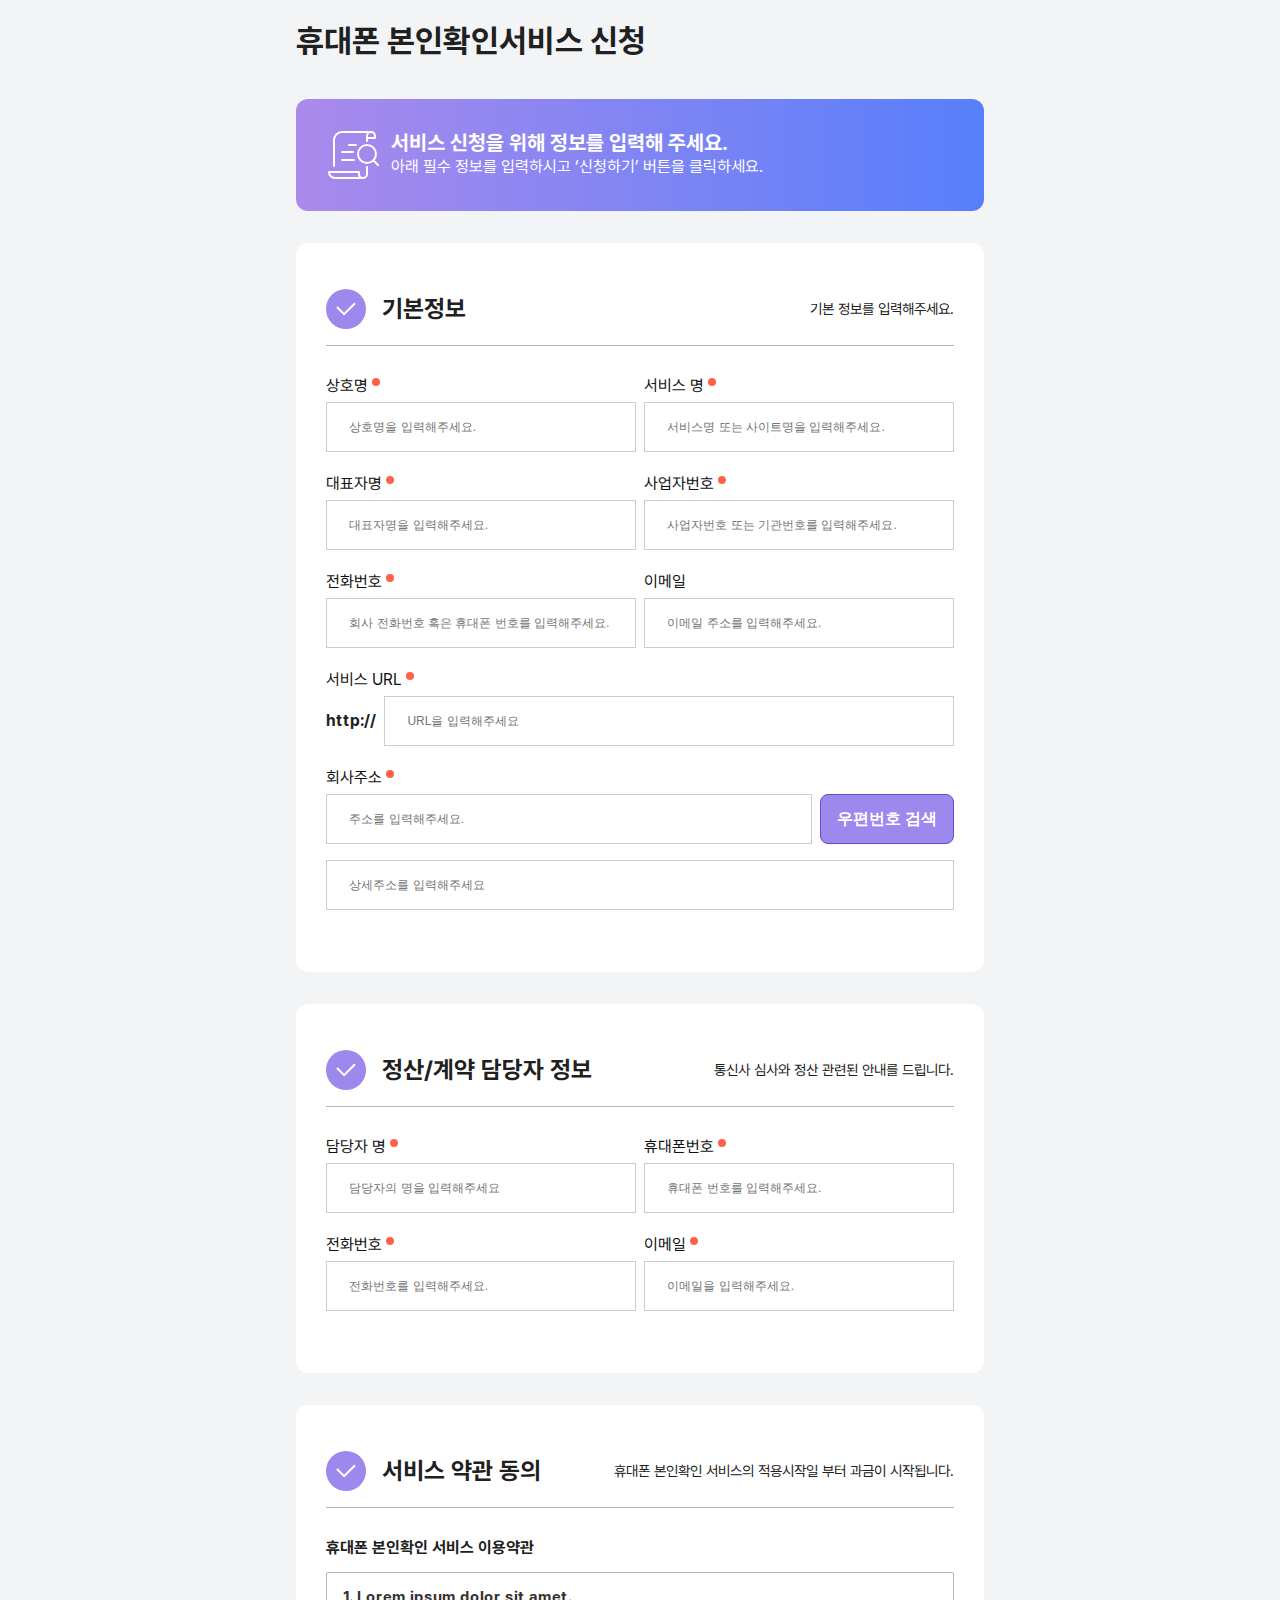
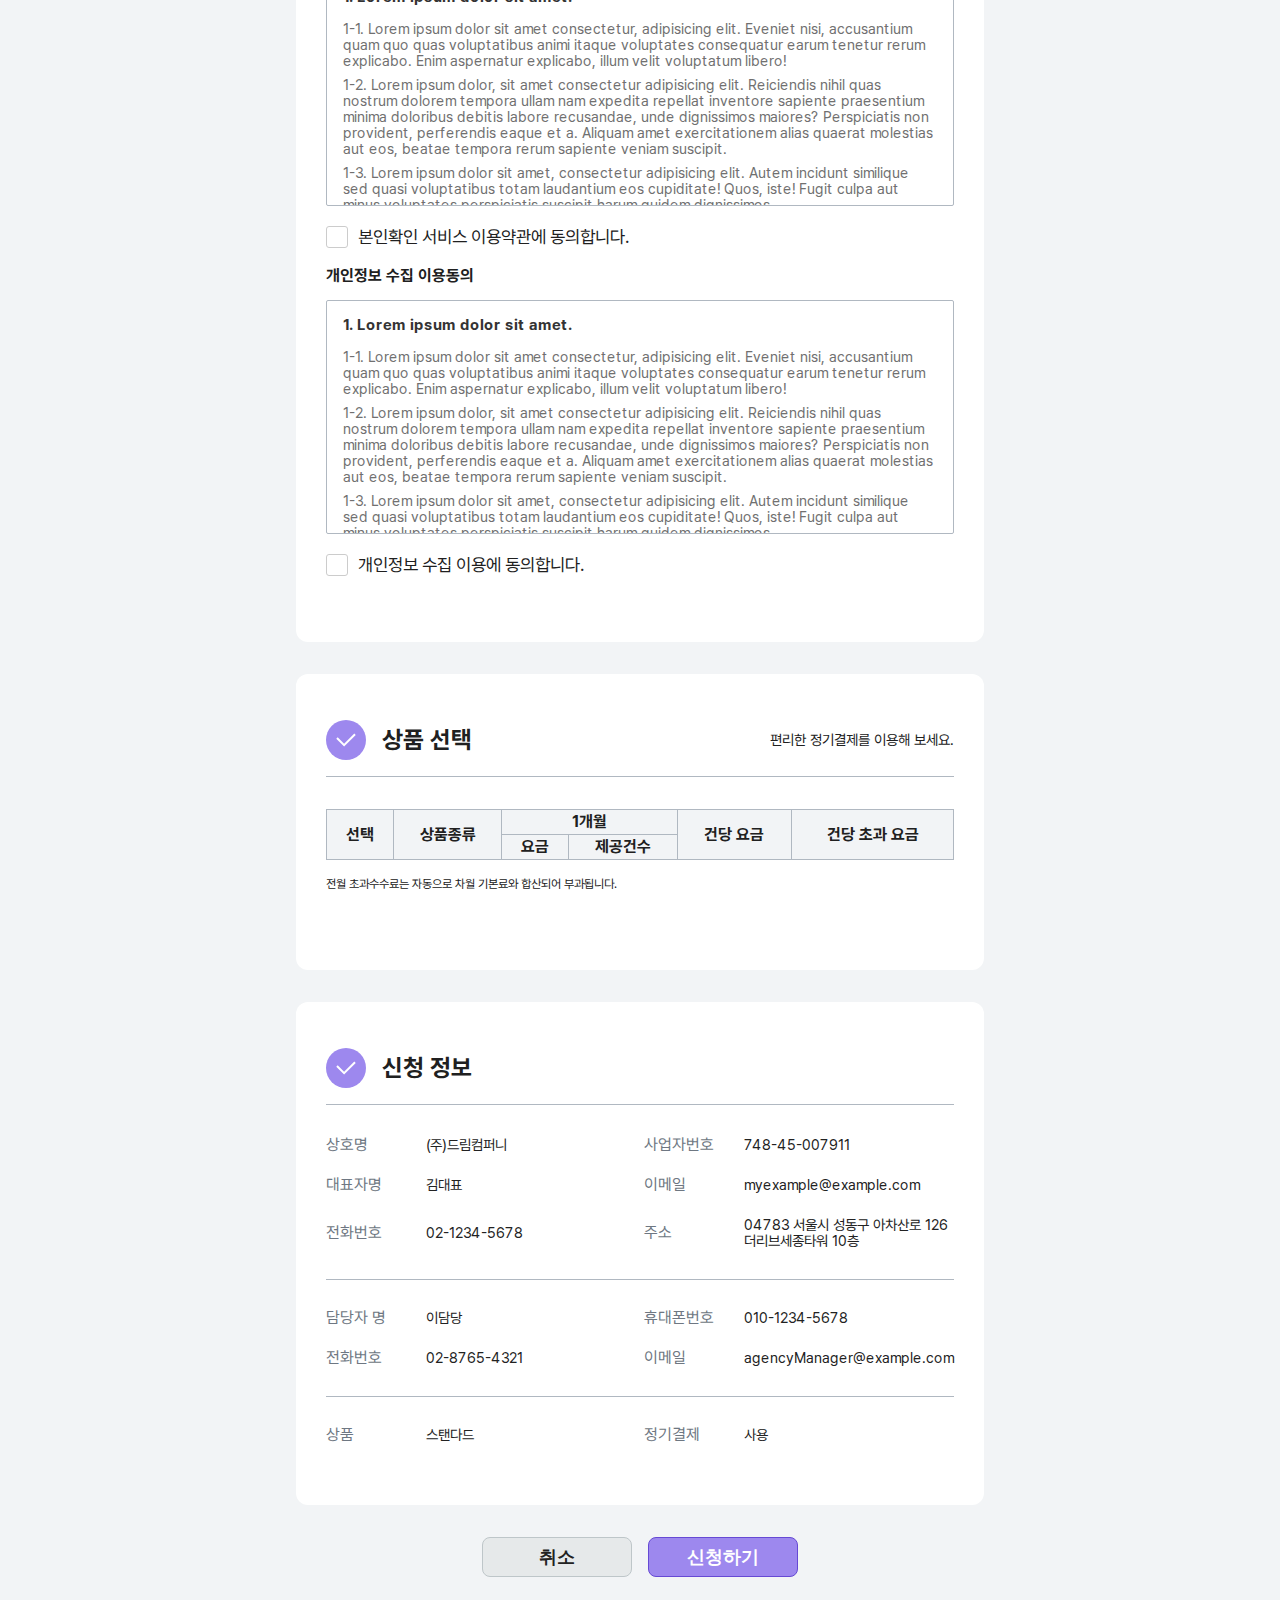
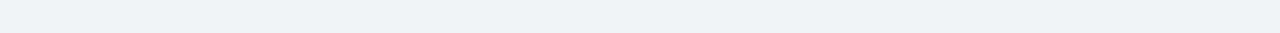
==== commit d9c03ad4: "Repository 분리 및 AggregateRoot 정리" ====
--- a/src/main/resources/static/agency/procpayment/requestService.html
+++ b/src/main/resources/static/agency/procpayment/requestService.html
@@ -398,7 +398,7 @@
                         </div>
                         <div class="info-item">
                             <p class="info-item-label">이메일</p>
-                            <p id="confirm_manager_email" class="info-item-text">manager@example.com</p>
+                            <p id="confirm_manager_email" class="info-item-text">agencyManager@example.com</p>
                         </div>
                         <hr />
                         <div class="info-item">
